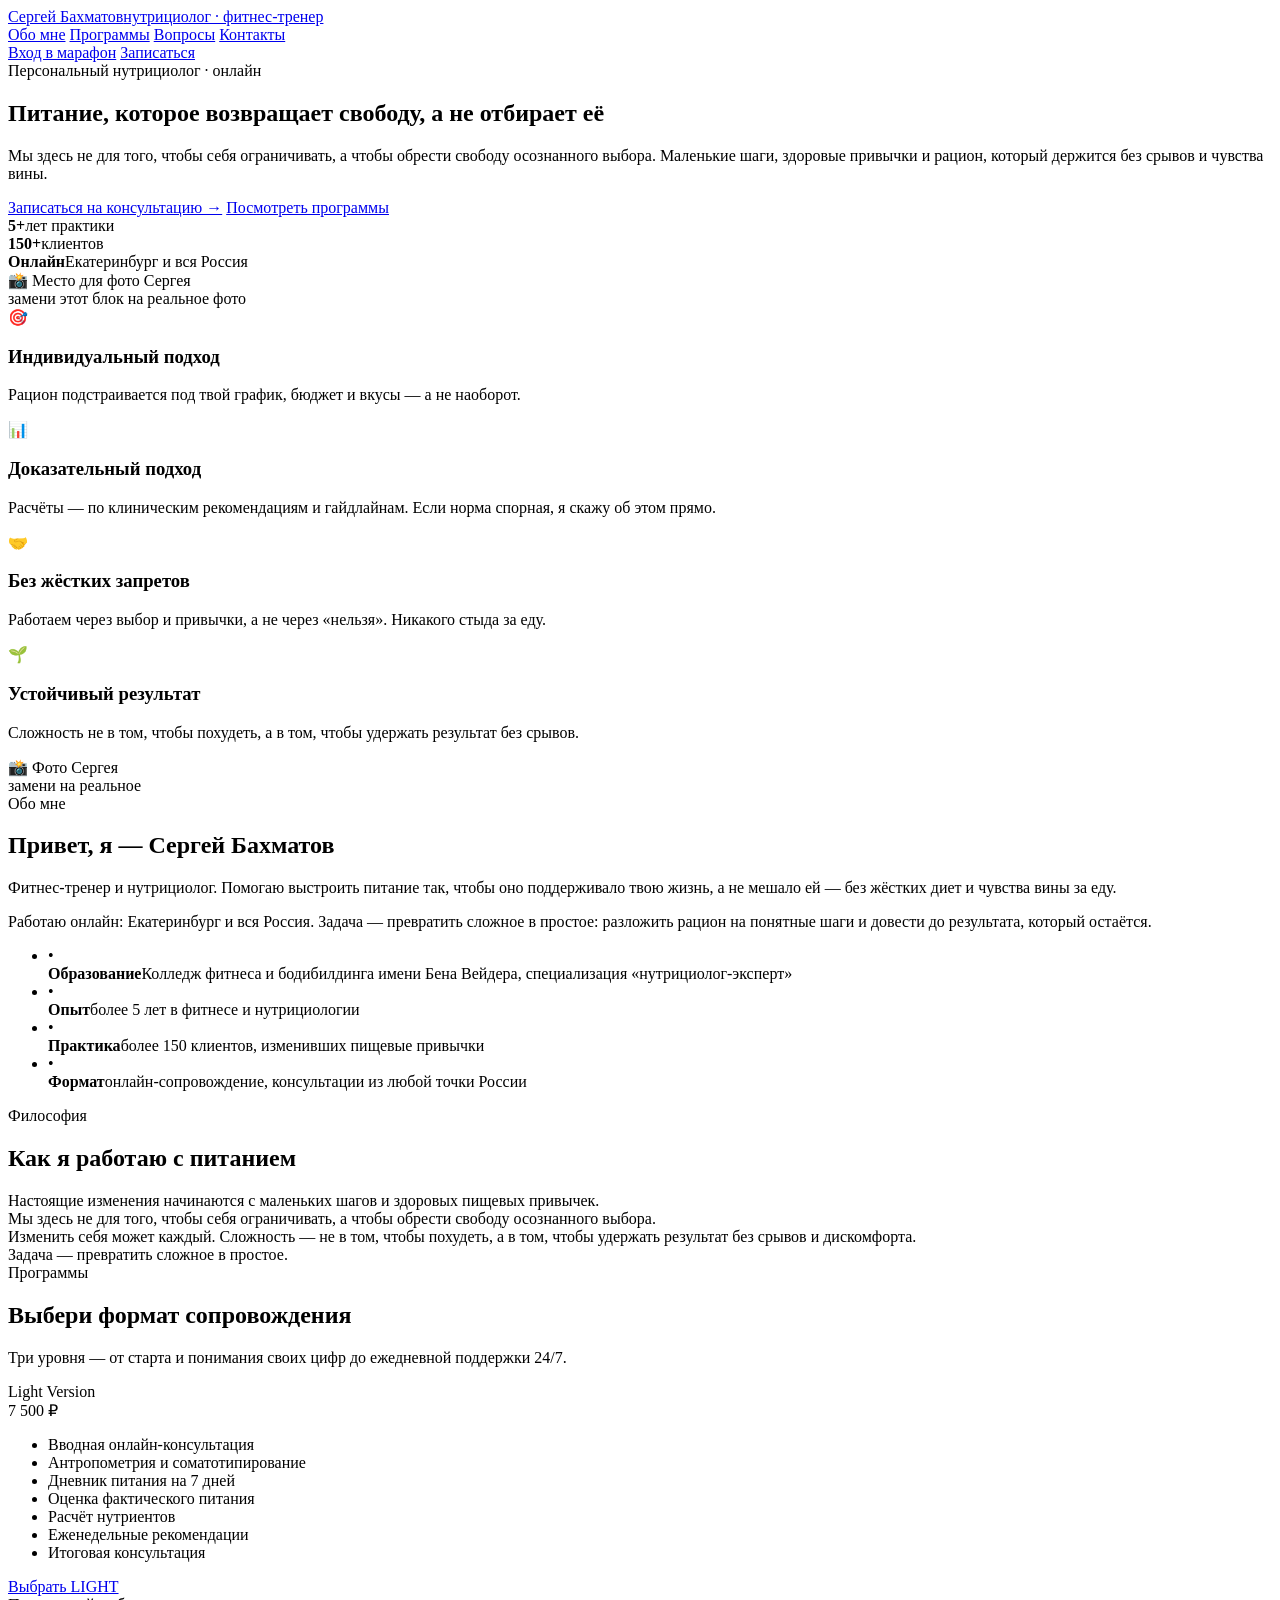
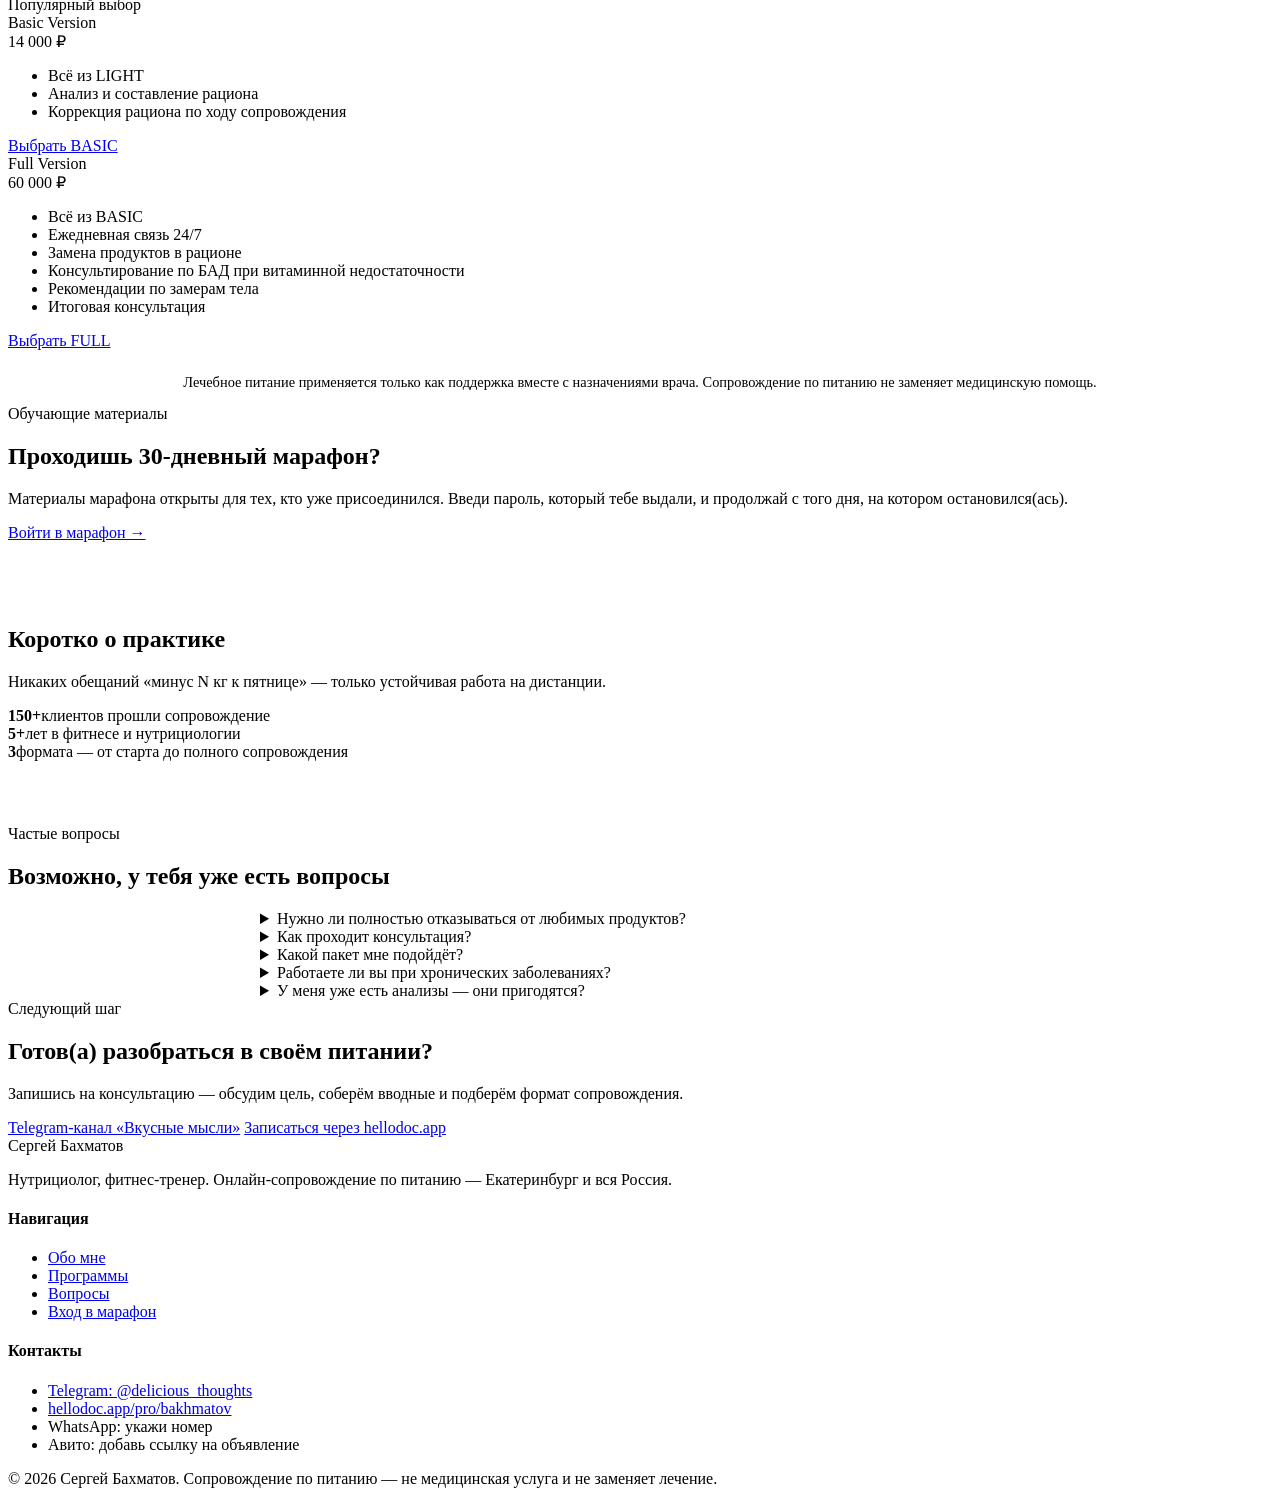
==== index.html @ 1f255160 "Add files via upload" ====
<!doctype html>
<html lang="ru">
<head>
  <meta charset="UTF-8" />
  <meta name="viewport" content="width=device-width, initial-scale=1.0" />
  <title>Сергей Бахматов — нутрициолог, сопровождение по питанию</title>
  <meta name="description" content="Сергей Бахматов — фитнес-тренер и нутрициолог. Онлайн-сопровождение по питанию: маленькие шаги вместо жёстких диет, результат, который держится." />
  <link rel="icon" href="data:image/svg+xml,%3Csvg xmlns=%27http://www.w3.org/2000/svg%27 viewBox=%270 0 100 100%27%3E%3Ctext y=%27.9em%27 font-size=%2790%27%3E%F0%9F%A5%91%3C/text%3E%3C/svg%3E" />
  <link rel="stylesheet" href="assets/css/style.css" />
</head>
<body>

  <!-- ==================== Шапка ==================== -->
  <header class="site-header">
    <div class="container">
      <a href="index.html" class="logo">Сергей Бахматов<span>нутрициолог · фитнес-тренер</span></a>
      <nav class="nav-links">
        <a href="#about">Обо мне</a>
        <a href="#programs">Программы</a>
        <a href="#faq">Вопросы</a>
        <a href="#contacts">Контакты</a>
      </nav>
      <div class="nav-actions">
        <a href="login.html" class="btn btn-outline">Вход в марафон</a>
        <a href="#contacts" class="btn btn-primary">Записаться</a>
      </div>
    </div>
  </header>

  <!-- ==================== Hero ==================== -->
  <section class="hero">
    <div class="container">
      <div class="hero-copy">
        <span class="eyebrow">Персональный нутрициолог · онлайн</span>
        <h1>Питание, которое <span class="accent">возвращает свободу</span>, а не отбирает её</h1>
        <p class="hero-lede">
          Мы здесь не для того, чтобы себя ограничивать, а чтобы обрести свободу осознанного выбора.
          Маленькие шаги, здоровые привычки и рацион, который держится без срывов и чувства вины.
        </p>
        <div class="hero-actions">
          <a href="#contacts" class="btn btn-primary">Записаться на консультацию →</a>
          <a href="#programs" class="btn btn-outline">Посмотреть программы</a>
        </div>
        <div class="hero-stats">
          <div><strong>5+</strong><span>лет практики</span></div>
          <div><strong>150+</strong><span>клиентов</span></div>
          <div><strong>Онлайн</strong><span>Екатеринбург и вся Россия</span></div>
        </div>
      </div>
      <div class="hero-visual">
        <div class="placeholder-note">📸 Место для фото Сергея<br>замени этот блок на реальное фото</div>
      </div>
    </div>
  </section>

  <!-- ==================== Преимущества ==================== -->
  <section class="features">
    <div class="container">
      <div class="features-grid">
        <div class="feature-card">
          <div class="feature-icon">🎯</div>
          <h3>Индивидуальный подход</h3>
          <p>Рацион подстраивается под твой график, бюджет и вкусы — а не наоборот.</p>
        </div>
        <div class="feature-card">
          <div class="feature-icon">📊</div>
          <h3>Доказательный подход</h3>
          <p>Расчёты — по клиническим рекомендациям и гайдлайнам. Если норма спорная, я скажу об этом прямо.</p>
        </div>
        <div class="feature-card">
          <div class="feature-icon">🤝</div>
          <h3>Без жёстких запретов</h3>
          <p>Работаем через выбор и привычки, а не через «нельзя». Никакого стыда за еду.</p>
        </div>
        <div class="feature-card">
          <div class="feature-icon">🌱</div>
          <h3>Устойчивый результат</h3>
          <p>Сложность не в том, чтобы похудеть, а в том, чтобы удержать результат без срывов.</p>
        </div>
      </div>
    </div>
  </section>

  <!-- ==================== Обо мне ==================== -->
  <section id="about" class="about">
    <div class="container">
      <div class="about-photo">
        <div class="placeholder-note">📸 Фото Сергея<br>замени на реальное</div>
      </div>
      <div class="about-text">
        <span class="eyebrow">Обо мне</span>
        <h2>Привет, я — Сергей Бахматов</h2>
        <p>
          Фитнес-тренер и нутрициолог. Помогаю выстроить питание так, чтобы оно поддерживало
          твою жизнь, а не мешало ей — без жёстких диет и чувства вины за еду.
        </p>
        <p>
          Работаю онлайн: Екатеринбург и вся Россия. Задача — превратить сложное в простое:
          разложить рацион на понятные шаги и довести до результата, который остаётся.
        </p>
        <ul class="about-facts">
          <li><span class="dot">•</span><div><strong>Образование</strong>Колледж фитнеса и бодибилдинга имени Бена Вейдера, специализация «нутрициолог-эксперт»</div></li>
          <li><span class="dot">•</span><div><strong>Опыт</strong>более 5 лет в фитнесе и нутрициологии</div></li>
          <li><span class="dot">•</span><div><strong>Практика</strong>более 150 клиентов, изменивших пищевые привычки</div></li>
          <li><span class="dot">•</span><div><strong>Формат</strong>онлайн-сопровождение, консультации из любой точки России</div></li>
        </ul>
      </div>
    </div>
  </section>

  <!-- ==================== Философия ==================== -->
  <section class="philosophy">
    <div class="container">
      <div class="section-head center">
        <span class="eyebrow">Философия</span>
        <h2>Как я работаю с питанием</h2>
      </div>
      <div class="philosophy-grid">
        <div class="philosophy-card">Настоящие изменения начинаются с маленьких шагов и здоровых пищевых привычек.</div>
        <div class="philosophy-card">Мы здесь не для того, чтобы себя ограничивать, а чтобы обрести свободу осознанного выбора.</div>
        <div class="philosophy-card">Изменить себя может каждый. Сложность — не в том, чтобы похудеть, а в том, чтобы удержать результат без срывов и дискомфорта.</div>
        <div class="philosophy-card">Задача — превратить сложное в простое.</div>
      </div>
    </div>
  </section>

  <!-- ==================== Программы ==================== -->
  <section id="programs">
    <div class="container">
      <div class="section-head center">
        <span class="eyebrow">Программы</span>
        <h2>Выбери формат сопровождения</h2>
        <p>Три уровня — от старта и понимания своих цифр до ежедневной поддержки 24/7.</p>
      </div>
      <div class="packages-grid">

        <div class="package-card">
          <div class="package-name">Light Version</div>
          <div class="package-price">7 500 ₽</div>
          <ul class="package-list">
            <li>Вводная онлайн-консультация</li>
            <li>Антропометрия и соматотипирование</li>
            <li>Дневник питания на 7 дней</li>
            <li>Оценка фактического питания</li>
            <li>Расчёт нутриентов</li>
            <li>Еженедельные рекомендации</li>
            <li>Итоговая консультация</li>
          </ul>
          <a href="#contacts" class="btn btn-outline btn-block">Выбрать LIGHT</a>
        </div>

        <div class="package-card featured">
          <span class="package-badge">Популярный выбор</span>
          <div class="package-name">Basic Version</div>
          <div class="package-price">14 000 ₽</div>
          <ul class="package-list">
            <li>Всё из LIGHT</li>
            <li>Анализ и составление рациона</li>
            <li>Коррекция рациона по ходу сопровождения</li>
          </ul>
          <a href="#contacts" class="btn btn-primary btn-block">Выбрать BASIC</a>
        </div>

        <div class="package-card">
          <div class="package-name">Full Version</div>
          <div class="package-price">60 000 ₽</div>
          <ul class="package-list">
            <li>Всё из BASIC</li>
            <li>Ежедневная связь 24/7</li>
            <li>Замена продуктов в рационе</li>
            <li>Консультирование по БАД при витаминной недостаточности</li>
            <li>Рекомендации по замерам тела</li>
            <li>Итоговая консультация</li>
          </ul>
          <a href="#contacts" class="btn btn-outline btn-block">Выбрать FULL</a>
        </div>

      </div>
      <p style="text-align:center; color: var(--color-text-soft); font-size: 0.9rem; margin-top: 24px;">
        Лечебное питание применяется только как поддержка вместе с назначениями врача.
        Сопровождение по питанию не заменяет медицинскую помощь.
      </p>
    </div>
  </section>

  <!-- ==================== Марафон teaser ==================== -->
  <section>
    <div class="container">
      <div class="cta-banner" style="background: var(--color-bg-soft); border: 1px solid var(--color-border);">
        <span class="eyebrow">Обучающие материалы</span>
        <h2>Проходишь 30-дневный марафон?</h2>
        <p>Материалы марафона открыты для тех, кто уже присоединился. Введи пароль, который тебе выдали, и продолжай с того дня, на котором остановился(ась).</p>
        <a href="login.html" class="btn btn-primary">Войти в марафон →</a>
      </div>
    </div>
  </section>

  <!-- ==================== Цифры (тёмная секция) ==================== -->
  <section class="dark-section">
    <div class="container" style="padding-top: 64px; padding-bottom: 64px;">
      <div class="section-head center">
        <h2>Коротко о практике</h2>
        <p>Никаких обещаний «минус N кг к пятнице» — только устойчивая работа на дистанции.</p>
      </div>
      <div class="stats-grid">
        <div><strong>150+</strong><span>клиентов прошли сопровождение</span></div>
        <div><strong>5+</strong><span>лет в фитнесе и нутрициологии</span></div>
        <div><strong>3</strong><span>формата — от старта до полного сопровождения</span></div>
      </div>
    </div>
  </section>

  <!-- ==================== FAQ ==================== -->
  <section id="faq">
    <div class="container">
      <div class="section-head center">
        <span class="eyebrow">Частые вопросы</span>
        <h2>Возможно, у тебя уже есть вопросы</h2>
      </div>
      <div style="max-width: 760px; margin: 0 auto;">

        <details class="faq-item">
          <summary>Нужно ли полностью отказываться от любимых продуктов?</summary>
          <p>Нет. Работа строится через выбор и привычки, а не через запреты. Если продукт важен для тебя, мы находим для него место в рационе.</p>
        </details>

        <details class="faq-item">
          <summary>Как проходит консультация?</summary>
          <p>Онлайн. Начинаем с вводной консультации, антропометрии и дневника питания за 7 дней — на его основе считаем нутриенты и даём первые рекомендации.</p>
        </details>

        <details class="faq-item">
          <summary>Какой пакет мне подойдёт?</summary>
          <p>LIGHT — если нужен старт и понимание своих цифр. BASIC — если нужен готовый рацион с коррекцией. FULL — если важна ежедневная поддержка и сложно удержаться без неё.</p>
        </details>

        <details class="faq-item">
          <summary>Работаете ли вы при хронических заболеваниях?</summary>
          <p>Лечебное питание подключается как поддержка — только вместе с назначениями врача (например, при подагре, остеоартрозе, заболеваниях ССС, печени и ЖКТ). Это не заменяет лечение и не отменяет назначения врача.</p>
        </details>

        <details class="faq-item">
          <summary>У меня уже есть анализы — они пригодятся?</summary>
          <p>Да. Если нужно, помогу собрать подборку анализов (авторские чек-апы: витамин D, ферритин, липидограмма и другие) — без постановки диагнозов, только чтобы было о чём говорить с врачом.</p>
        </details>

      </div>
    </div>
  </section>

  <!-- ==================== CTA ==================== -->
  <section id="contacts">
    <div class="container">
      <div class="cta-banner">
        <span class="eyebrow">Следующий шаг</span>
        <h2>Готов(а) разобраться в своём питании?</h2>
        <p>Запишись на консультацию — обсудим цель, соберём вводные и подберём формат сопровождения.</p>
        <div class="cta-links">
          <a class="btn btn-primary" href="https://t.me/delicious_thoughts" target="_blank" rel="noopener">Telegram-канал «Вкусные мысли»</a>
          <a class="btn btn-outline" href="https://hellodoc.app/pro/bakhmatov" target="_blank" rel="noopener">Записаться через hellodoc.app</a>
        </div>
      </div>
    </div>
  </section>

  <!-- ==================== Футер ==================== -->
  <footer class="site-footer">
    <div class="container">
      <div class="footer-grid">
        <div>
          <div class="logo" style="color: var(--color-text-on-dark);">Сергей Бахматов</div>
          <p>Нутрициолог, фитнес-тренер. Онлайн-сопровождение по питанию — Екатеринбург и вся Россия.</p>
        </div>
        <div>
          <h4>Навигация</h4>
          <ul>
            <li><a href="#about">Обо мне</a></li>
            <li><a href="#programs">Программы</a></li>
            <li><a href="#faq">Вопросы</a></li>
            <li><a href="login.html">Вход в марафон</a></li>
          </ul>
        </div>
        <div>
          <h4>Контакты</h4>
          <ul>
            <li><a href="https://t.me/delicious_thoughts" target="_blank" rel="noopener">Telegram: @delicious_thoughts</a></li>
            <li><a href="https://hellodoc.app/pro/bakhmatov" target="_blank" rel="noopener">hellodoc.app/pro/bakhmatov</a></li>
            <li>WhatsApp: <span class="note-placeholder">укажи номер</span></li>
            <li>Авито: <span class="note-placeholder">добавь ссылку на объявление</span></li>
          </ul>
        </div>
      </div>
      <div class="footer-bottom">
        <span>© 2026 Сергей Бахматов. Сопровождение по питанию — не медицинская услуга и не заменяет лечение.</span>
      </div>
    </div>
  </footer>

</body>
</html>
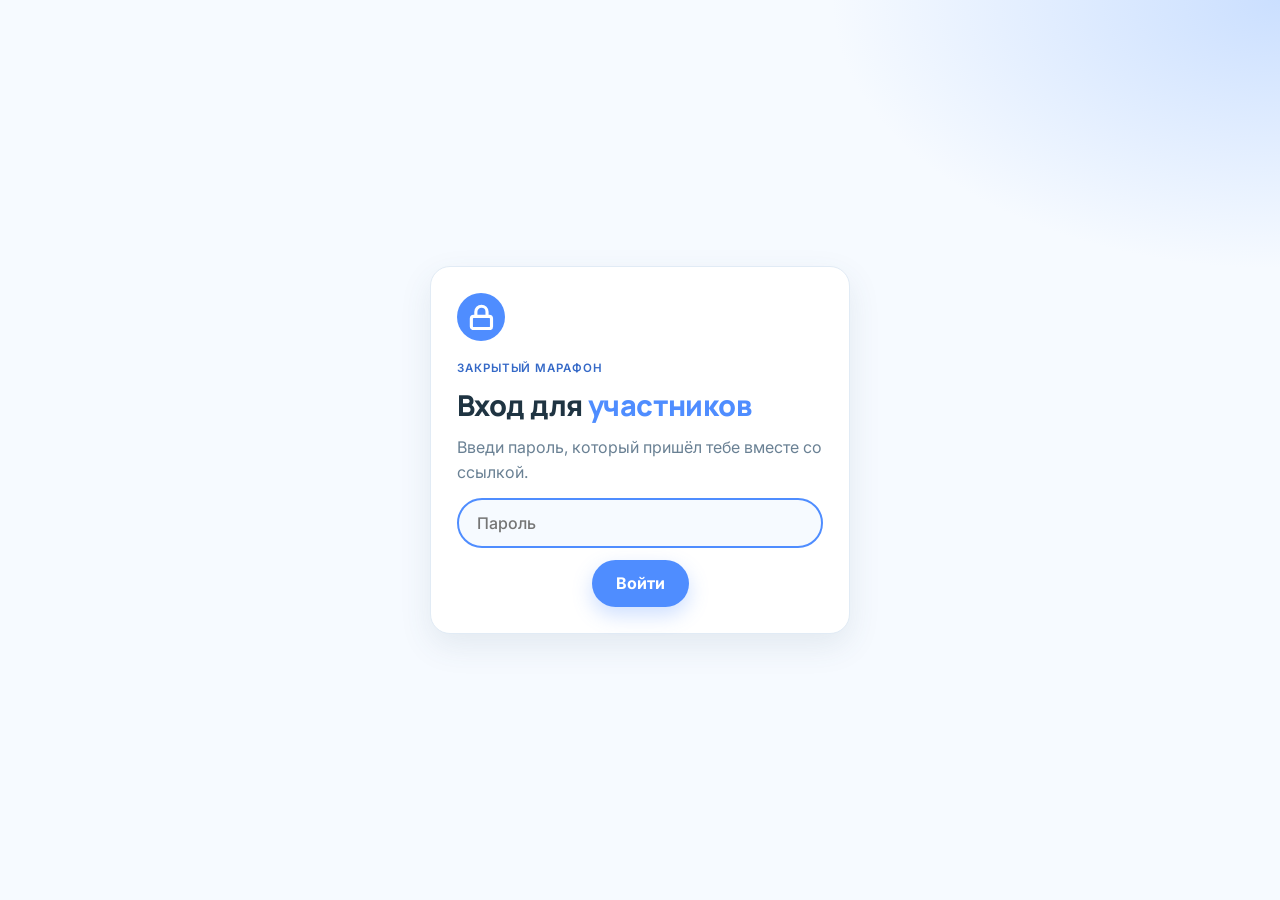
==== commit 43b7b5ea: "Заменить сайт на марафон «30 дней к энергии и балансу» Главная с прогрессом, страницы 30 дней с виде" ====
--- a/index.html
+++ b/index.html
@@ -1,300 +1,32 @@
 <!doctype html>
 <html lang="ru">
 <head>
-  <meta charset="UTF-8" />
-  <meta name="viewport" content="width=device-width, initial-scale=1.0" />
-  <title>Сергей Бахматов — нутрициолог, сопровождение по питанию</title>
-  <meta name="description" content="Сергей Бахматов — фитнес-тренер и нутрициолог. Онлайн-сопровождение по питанию: маленькие шаги вместо жёстких диет, результат, который держится." />
-  <link rel="icon" href="data:image/svg+xml,%3Csvg xmlns=%27http://www.w3.org/2000/svg%27 viewBox=%270 0 100 100%27%3E%3Ctext y=%27.9em%27 font-size=%2790%27%3E%F0%9F%A5%91%3C/text%3E%3C/svg%3E" />
-  <link rel="stylesheet" href="assets/css/style.css" />
+  <meta charset="utf-8">
+  <meta name="viewport" content="width=device-width, initial-scale=1">
+  <meta name="robots" content="noindex">
+  <meta name="color-scheme" content="light dark">
+  <title>Марафон по питанию</title>
+  <link rel="preconnect" href="https://fonts.googleapis.com">
+  <link rel="preconnect" href="https://fonts.gstatic.com" crossorigin>
+  <link href="https://fonts.googleapis.com/css2?family=Inter:wght@400;500;600;700&family=Manrope:wght@800&display=swap" rel="stylesheet">
+  <link rel="stylesheet" href="css/style.css">
 </head>
 <body>
-
-  <!-- ==================== Шапка ==================== -->
   <header class="site-header">
-    <div class="container">
-      <a href="index.html" class="logo">Сергей Бахматов<span>нутрициолог · фитнес-тренер</span></a>
-      <nav class="nav-links">
-        <a href="#about">Обо мне</a>
-        <a href="#programs">Программы</a>
-        <a href="#faq">Вопросы</a>
-        <a href="#contacts">Контакты</a>
-      </nav>
-      <div class="nav-actions">
-        <a href="login.html" class="btn btn-outline">Вход в марафон</a>
-        <a href="#contacts" class="btn btn-primary">Записаться</a>
-      </div>
-    </div>
+    <a class="brand" href="index.html" data-home-link>
+      <span class="badge badge-green">
+        <svg class="icon" viewBox="0 0 24 24" fill="none" stroke="currentColor" stroke-width="2.4" stroke-linecap="round" stroke-linejoin="round" aria-hidden="true"><path d="M11 20A7 7 0 0 1 9.8 6.1C15.5 5 17 4.48 19 2c1 2 2 4.18 2 8 0 5.5-4.78 10-10 10Z"/><path d="M2 21c0-3 1.85-5.36 5.08-6C9.5 14.52 12 13 13 12"/></svg>
+      </span>
+      <span data-site-title>Марафон по питанию</span>
+    </a>
+    <a class="header-link" href="bonus.html" data-bonus-link>Доп. материалы</a>
   </header>
 
-  <!-- ==================== Hero ==================== -->
-  <section class="hero">
-    <div class="container">
-      <div class="hero-copy">
-        <span class="eyebrow">Персональный нутрициолог · онлайн</span>
-        <h1>Питание, которое <span class="accent">возвращает свободу</span>, а не отбирает её</h1>
-        <p class="hero-lede">
-          Мы здесь не для того, чтобы себя ограничивать, а чтобы обрести свободу осознанного выбора.
-          Маленькие шаги, здоровые привычки и рацион, который держится без срывов и чувства вины.
-        </p>
-        <div class="hero-actions">
-          <a href="#contacts" class="btn btn-primary">Записаться на консультацию →</a>
-          <a href="#programs" class="btn btn-outline">Посмотреть программы</a>
-        </div>
-        <div class="hero-stats">
-          <div><strong>5+</strong><span>лет практики</span></div>
-          <div><strong>150+</strong><span>клиентов</span></div>
-          <div><strong>Онлайн</strong><span>Екатеринбург и вся Россия</span></div>
-        </div>
-      </div>
-      <div class="hero-visual">
-        <div class="placeholder-note">📸 Место для фото Сергея<br>замени этот блок на реальное фото</div>
-      </div>
-    </div>
-  </section>
+  <main id="app" aria-live="polite"></main>
 
-  <!-- ==================== Преимущества ==================== -->
-  <section class="features">
-    <div class="container">
-      <div class="features-grid">
-        <div class="feature-card">
-          <div class="feature-icon">🎯</div>
-          <h3>Индивидуальный подход</h3>
-          <p>Рацион подстраивается под твой график, бюджет и вкусы — а не наоборот.</p>
-        </div>
-        <div class="feature-card">
-          <div class="feature-icon">📊</div>
-          <h3>Доказательный подход</h3>
-          <p>Расчёты — по клиническим рекомендациям и гайдлайнам. Если норма спорная, я скажу об этом прямо.</p>
-        </div>
-        <div class="feature-card">
-          <div class="feature-icon">🤝</div>
-          <h3>Без жёстких запретов</h3>
-          <p>Работаем через выбор и привычки, а не через «нельзя». Никакого стыда за еду.</p>
-        </div>
-        <div class="feature-card">
-          <div class="feature-icon">🌱</div>
-          <h3>Устойчивый результат</h3>
-          <p>Сложность не в том, чтобы похудеть, а в том, чтобы удержать результат без срывов.</p>
-        </div>
-      </div>
-    </div>
-  </section>
-
-  <!-- ==================== Обо мне ==================== -->
-  <section id="about" class="about">
-    <div class="container">
-      <div class="about-photo">
-        <div class="placeholder-note">📸 Фото Сергея<br>замени на реальное</div>
-      </div>
-      <div class="about-text">
-        <span class="eyebrow">Обо мне</span>
-        <h2>Привет, я — Сергей Бахматов</h2>
-        <p>
-          Фитнес-тренер и нутрициолог. Помогаю выстроить питание так, чтобы оно поддерживало
-          твою жизнь, а не мешало ей — без жёстких диет и чувства вины за еду.
-        </p>
-        <p>
-          Работаю онлайн: Екатеринбург и вся Россия. Задача — превратить сложное в простое:
-          разложить рацион на понятные шаги и довести до результата, который остаётся.
-        </p>
-        <ul class="about-facts">
-          <li><span class="dot">•</span><div><strong>Образование</strong>Колледж фитнеса и бодибилдинга имени Бена Вейдера, специализация «нутрициолог-эксперт»</div></li>
-          <li><span class="dot">•</span><div><strong>Опыт</strong>более 5 лет в фитнесе и нутрициологии</div></li>
-          <li><span class="dot">•</span><div><strong>Практика</strong>более 150 клиентов, изменивших пищевые привычки</div></li>
-          <li><span class="dot">•</span><div><strong>Формат</strong>онлайн-сопровождение, консультации из любой точки России</div></li>
-        </ul>
-      </div>
-    </div>
-  </section>
-
-  <!-- ==================== Философия ==================== -->
-  <section class="philosophy">
-    <div class="container">
-      <div class="section-head center">
-        <span class="eyebrow">Философия</span>
-        <h2>Как я работаю с питанием</h2>
-      </div>
-      <div class="philosophy-grid">
-        <div class="philosophy-card">Настоящие изменения начинаются с маленьких шагов и здоровых пищевых привычек.</div>
-        <div class="philosophy-card">Мы здесь не для того, чтобы себя ограничивать, а чтобы обрести свободу осознанного выбора.</div>
-        <div class="philosophy-card">Изменить себя может каждый. Сложность — не в том, чтобы похудеть, а в том, чтобы удержать результат без срывов и дискомфорта.</div>
-        <div class="philosophy-card">Задача — превратить сложное в простое.</div>
-      </div>
-    </div>
-  </section>
-
-  <!-- ==================== Программы ==================== -->
-  <section id="programs">
-    <div class="container">
-      <div class="section-head center">
-        <span class="eyebrow">Программы</span>
-        <h2>Выбери формат сопровождения</h2>
-        <p>Три уровня — от старта и понимания своих цифр до ежедневной поддержки 24/7.</p>
-      </div>
-      <div class="packages-grid">
-
-        <div class="package-card">
-          <div class="package-name">Light Version</div>
-          <div class="package-price">7 500 ₽</div>
-          <ul class="package-list">
-            <li>Вводная онлайн-консультация</li>
-            <li>Антропометрия и соматотипирование</li>
-            <li>Дневник питания на 7 дней</li>
-            <li>Оценка фактического питания</li>
-            <li>Расчёт нутриентов</li>
-            <li>Еженедельные рекомендации</li>
-            <li>Итоговая консультация</li>
-          </ul>
-          <a href="#contacts" class="btn btn-outline btn-block">Выбрать LIGHT</a>
-        </div>
-
-        <div class="package-card featured">
-          <span class="package-badge">Популярный выбор</span>
-          <div class="package-name">Basic Version</div>
-          <div class="package-price">14 000 ₽</div>
-          <ul class="package-list">
-            <li>Всё из LIGHT</li>
-            <li>Анализ и составление рациона</li>
-            <li>Коррекция рациона по ходу сопровождения</li>
-          </ul>
-          <a href="#contacts" class="btn btn-primary btn-block">Выбрать BASIC</a>
-        </div>
-
-        <div class="package-card">
-          <div class="package-name">Full Version</div>
-          <div class="package-price">60 000 ₽</div>
-          <ul class="package-list">
-            <li>Всё из BASIC</li>
-            <li>Ежедневная связь 24/7</li>
-            <li>Замена продуктов в рационе</li>
-            <li>Консультирование по БАД при витаминной недостаточности</li>
-            <li>Рекомендации по замерам тела</li>
-            <li>Итоговая консультация</li>
-          </ul>
-          <a href="#contacts" class="btn btn-outline btn-block">Выбрать FULL</a>
-        </div>
-
-      </div>
-      <p style="text-align:center; color: var(--color-text-soft); font-size: 0.9rem; margin-top: 24px;">
-        Лечебное питание применяется только как поддержка вместе с назначениями врача.
-        Сопровождение по питанию не заменяет медицинскую помощь.
-      </p>
-    </div>
-  </section>
-
-  <!-- ==================== Марафон teaser ==================== -->
-  <section>
-    <div class="container">
-      <div class="cta-banner" style="background: var(--color-bg-soft); border: 1px solid var(--color-border);">
-        <span class="eyebrow">Обучающие материалы</span>
-        <h2>Проходишь 30-дневный марафон?</h2>
-        <p>Материалы марафона открыты для тех, кто уже присоединился. Введи пароль, который тебе выдали, и продолжай с того дня, на котором остановился(ась).</p>
-        <a href="login.html" class="btn btn-primary">Войти в марафон →</a>
-      </div>
-    </div>
-  </section>
-
-  <!-- ==================== Цифры (тёмная секция) ==================== -->
-  <section class="dark-section">
-    <div class="container" style="padding-top: 64px; padding-bottom: 64px;">
-      <div class="section-head center">
-        <h2>Коротко о практике</h2>
-        <p>Никаких обещаний «минус N кг к пятнице» — только устойчивая работа на дистанции.</p>
-      </div>
-      <div class="stats-grid">
-        <div><strong>150+</strong><span>клиентов прошли сопровождение</span></div>
-        <div><strong>5+</strong><span>лет в фитнесе и нутрициологии</span></div>
-        <div><strong>3</strong><span>формата — от старта до полного сопровождения</span></div>
-      </div>
-    </div>
-  </section>
-
-  <!-- ==================== FAQ ==================== -->
-  <section id="faq">
-    <div class="container">
-      <div class="section-head center">
-        <span class="eyebrow">Частые вопросы</span>
-        <h2>Возможно, у тебя уже есть вопросы</h2>
-      </div>
-      <div style="max-width: 760px; margin: 0 auto;">
-
-        <details class="faq-item">
-          <summary>Нужно ли полностью отказываться от любимых продуктов?</summary>
-          <p>Нет. Работа строится через выбор и привычки, а не через запреты. Если продукт важен для тебя, мы находим для него место в рационе.</p>
-        </details>
-
-        <details class="faq-item">
-          <summary>Как проходит консультация?</summary>
-          <p>Онлайн. Начинаем с вводной консультации, антропометрии и дневника питания за 7 дней — на его основе считаем нутриенты и даём первые рекомендации.</p>
-        </details>
-
-        <details class="faq-item">
-          <summary>Какой пакет мне подойдёт?</summary>
-          <p>LIGHT — если нужен старт и понимание своих цифр. BASIC — если нужен готовый рацион с коррекцией. FULL — если важна ежедневная поддержка и сложно удержаться без неё.</p>
-        </details>
-
-        <details class="faq-item">
-          <summary>Работаете ли вы при хронических заболеваниях?</summary>
-          <p>Лечебное питание подключается как поддержка — только вместе с назначениями врача (например, при подагре, остеоартрозе, заболеваниях ССС, печени и ЖКТ). Это не заменяет лечение и не отменяет назначения врача.</p>
-        </details>
-
-        <details class="faq-item">
-          <summary>У меня уже есть анализы — они пригодятся?</summary>
-          <p>Да. Если нужно, помогу собрать подборку анализов (авторские чек-апы: витамин D, ферритин, липидограмма и другие) — без постановки диагнозов, только чтобы было о чём говорить с врачом.</p>
-        </details>
-
-      </div>
-    </div>
-  </section>
-
-  <!-- ==================== CTA ==================== -->
-  <section id="contacts">
-    <div class="container">
-      <div class="cta-banner">
-        <span class="eyebrow">Следующий шаг</span>
-        <h2>Готов(а) разобраться в своём питании?</h2>
-        <p>Запишись на консультацию — обсудим цель, соберём вводные и подберём формат сопровождения.</p>
-        <div class="cta-links">
-          <a class="btn btn-primary" href="https://t.me/delicious_thoughts" target="_blank" rel="noopener">Telegram-канал «Вкусные мысли»</a>
-          <a class="btn btn-outline" href="https://hellodoc.app/pro/bakhmatov" target="_blank" rel="noopener">Записаться через hellodoc.app</a>
-        </div>
-      </div>
-    </div>
-  </section>
-
-  <!-- ==================== Футер ==================== -->
-  <footer class="site-footer">
-    <div class="container">
-      <div class="footer-grid">
-        <div>
-          <div class="logo" style="color: var(--color-text-on-dark);">Сергей Бахматов</div>
-          <p>Нутрициолог, фитнес-тренер. Онлайн-сопровождение по питанию — Екатеринбург и вся Россия.</p>
-        </div>
-        <div>
-          <h4>Навигация</h4>
-          <ul>
-            <li><a href="#about">Обо мне</a></li>
-            <li><a href="#programs">Программы</a></li>
-            <li><a href="#faq">Вопросы</a></li>
-            <li><a href="login.html">Вход в марафон</a></li>
-          </ul>
-        </div>
-        <div>
-          <h4>Контакты</h4>
-          <ul>
-            <li><a href="https://t.me/delicious_thoughts" target="_blank" rel="noopener">Telegram: @delicious_thoughts</a></li>
-            <li><a href="https://hellodoc.app/pro/bakhmatov" target="_blank" rel="noopener">hellodoc.app/pro/bakhmatov</a></li>
-            <li>WhatsApp: <span class="note-placeholder">укажи номер</span></li>
-            <li>Авито: <span class="note-placeholder">добавь ссылку на объявление</span></li>
-          </ul>
-        </div>
-      </div>
-      <div class="footer-bottom">
-        <span>© 2026 Сергей Бахматов. Сопровождение по питанию — не медицинская услуга и не заменяет лечение.</span>
-      </div>
-    </div>
-  </footer>
-
+  <noscript><p style="padding:16px">Для работы сайта нужен включённый JavaScript.</p></noscript>
+  <script src="js/config.js"></script>
+  <script src="js/app.js"></script>
+  <script src="js/home.js"></script>
 </body>
 </html>
--- a/css/style.css
+++ b/css/style.css
@@ -0,0 +1,484 @@
+:root {
+  --bg: #F6FAFF;
+  --surface: #FFFFFF;
+  --surface-blue: #DDEBFF;
+  --surface-green: #EFF7DC;
+  --primary: #4F8DFF;
+  --primary-dark: #3569C7;
+  --accent-blue: #A7C9FF;
+  --accent-green: #8BC43F;
+  --accent-green-soft: #B8DB6E;
+  --text: #3F5B6B;
+  --text-soft: #6A8194;
+  --border: #E1EBF5;
+  --radius-lg: 20px;
+  --radius-md: 14px;
+  --radius-sm: 9px;
+  --shadow: 0 12px 32px rgba(63, 91, 107, 0.10);
+  --font-heading: "Manrope", sans-serif;
+  --font-body: "Inter", -apple-system, "Segoe UI", sans-serif;
+
+  /* производные */
+  --heading: #1F3442;
+  --green-text: #5C7A2E;
+  --glow-blue: rgba(167, 201, 255, 0.55);
+  --glow-green: rgba(184, 219, 110, 0.35);
+}
+
+@media (prefers-color-scheme: dark) {
+  :root {
+    --bg: #101B24;
+    --surface: #1B2A36;
+    --border: #2B3D4A;
+    --text: #E4EEF6;
+    --text-soft: #94ABBB;
+    --surface-blue: #1E3350;
+    --surface-green: #26361F;
+    --primary-dark: #A7C9FF;
+    --heading: #F3F8FC;
+    --green-text: #B8DB6E;
+    --shadow: 0 12px 32px rgba(0, 0, 0, 0.30);
+    --glow-blue: rgba(79, 141, 255, 0.18);
+    --glow-green: rgba(139, 196, 63, 0.10);
+  }
+}
+
+*, *::before, *::after { box-sizing: border-box; }
+
+html { -webkit-text-size-adjust: 100%; }
+
+body {
+  margin: 0;
+  min-height: 100vh;
+  font-family: var(--font-body);
+  font-size: 1rem;
+  line-height: 1.6;
+  color: var(--text);
+  background:
+    radial-gradient(60rem 28rem at 110% -8rem, var(--glow-blue), transparent 70%),
+    radial-gradient(40rem 22rem at -20% 14rem, var(--glow-green), transparent 70%),
+    var(--bg);
+  background-repeat: no-repeat;
+  overflow-wrap: break-word;
+}
+
+h1, h2, h3 {
+  font-family: var(--font-heading);
+  font-weight: 800;
+  color: var(--heading);
+  line-height: 1.15;
+  letter-spacing: -0.02em;
+  margin: 0;
+  text-wrap: balance;
+}
+h1 { font-size: clamp(1.9rem, 7.5vw, 3rem); }
+h2 { font-size: clamp(1.3rem, 5vw, 1.7rem); }
+p { margin: 0; }
+a { color: var(--primary-dark); }
+img { max-width: 100%; display: block; }
+
+.hl { color: var(--primary); }
+mark {
+  background: var(--surface-green);
+  color: inherit;
+  border-radius: 6px;
+  padding: 0 0.22em;
+  box-decoration-break: clone;
+  -webkit-box-decoration-break: clone;
+}
+.soft { color: var(--text-soft); }
+.sr-only { position: absolute; width: 1px; height: 1px; overflow: hidden; clip: rect(0 0 0 0); white-space: nowrap; }
+
+.icon { width: 1.15em; height: 1.15em; flex: none; }
+
+:focus-visible { outline: 3px solid var(--accent-blue); outline-offset: 2px; }
+
+/* ---------- Каркас ---------- */
+.site-header {
+  max-width: 1040px;
+  margin: 0 auto;
+  padding: 16px 16px 0;
+  display: flex;
+  align-items: center;
+  justify-content: space-between;
+  gap: 12px;
+}
+.header-link {
+  flex: none;
+  font-weight: 600;
+  font-size: 0.85rem;
+  text-decoration: none;
+  padding: 7px 13px;
+  border-radius: 999px;
+  background: var(--surface-blue);
+  color: var(--primary-dark);
+  transition: background-color 0.2s;
+}
+.header-link:hover { background: var(--accent-blue); }
+.brand { min-width: 0; }
+html.no-scroll { overflow: hidden; }
+.brand {
+  display: inline-flex;
+  align-items: center;
+  gap: 10px;
+  font-family: var(--font-heading);
+  font-weight: 800;
+  color: var(--heading);
+  text-decoration: none;
+  font-size: 0.98rem;
+}
+main {
+  max-width: 1040px;
+  margin: 0 auto;
+  padding: 20px 16px 56px;
+  display: flex;
+  flex-direction: column;
+  gap: 20px;
+}
+main.narrow { max-width: 760px; }
+
+/* ---------- Базовые компоненты ---------- */
+.eyebrow {
+  text-transform: uppercase;
+  letter-spacing: 0.08em;
+  font-size: 0.72rem;
+  font-weight: 600;
+  color: var(--primary-dark);
+  margin-bottom: 10px;
+}
+
+.card {
+  background: var(--surface);
+  border: 1px solid var(--border);
+  border-radius: var(--radius-lg);
+  box-shadow: var(--shadow);
+  padding: 20px;
+}
+.card.center { text-align: center; display: flex; flex-direction: column; align-items: center; gap: 12px; padding: 32px 20px; }
+.card.center .eyebrow { margin: 0; }
+
+.btn {
+  display: inline-flex;
+  align-items: center;
+  justify-content: center;
+  gap: 8px;
+  padding: 12px 22px;
+  border-radius: 999px;
+  border: 2px solid transparent;
+  font: 700 1rem/1.2 var(--font-body);
+  text-decoration: none;
+  cursor: pointer;
+  transition: background-color 0.2s, border-color 0.2s, transform 0.15s, box-shadow 0.2s;
+}
+.btn:active { transform: translateY(1px); }
+.btn-primary { background: var(--primary); color: #fff; box-shadow: 0 8px 20px rgba(79, 141, 255, 0.28); }
+.btn-primary:hover { background: #3F7DF0; }
+.btn-secondary { background: transparent; border-color: var(--accent-blue); color: var(--primary-dark); }
+.btn-secondary:hover { background: var(--surface-blue); }
+.btn-block { width: 100%; }
+.link-btn {
+  background: none; border: 0; padding: 6px 4px; cursor: pointer;
+  font: 500 0.9rem var(--font-body); color: var(--text-soft); text-decoration: underline;
+}
+
+.chip {
+  display: inline-flex;
+  align-items: center;
+  gap: 6px;
+  padding: 5px 11px;
+  border-radius: 999px;
+  font-size: 0.78rem;
+  font-weight: 600;
+  line-height: 1.25;
+}
+.chip .icon { width: 0.95em; height: 0.95em; }
+.chip-blue { background: var(--surface-blue); color: var(--primary-dark); }
+.chip-green { background: var(--surface-green); color: var(--green-text); }
+.chip-muted { background: transparent; color: var(--text-soft); padding-left: 0; padding-right: 0; }
+.chip-ghost { background: transparent; color: var(--text-soft); padding-left: 0; }
+.chip-lg { font-size: 0.95rem; padding: 10px 16px; }
+
+.badge {
+  display: inline-grid;
+  place-items: center;
+  flex: none;
+  width: 38px;
+  height: 38px;
+  border-radius: 50%;
+  color: #fff;
+  font: 800 0.95rem var(--font-heading);
+}
+.badge-blue { background: var(--primary); }
+.badge-green { background: var(--accent-green); }
+.badge-muted { background: var(--border); color: var(--text-soft); }
+.badge-lg { width: 48px; height: 48px; font-size: 1.2rem; }
+.badge-lg .icon { width: 1.4em; height: 1.4em; stroke-width: 2.8; }
+
+.note {
+  display: flex;
+  align-items: center;
+  gap: 14px;
+  background: var(--surface-green);
+  border-radius: var(--radius-lg);
+  padding: 16px;
+  margin: 0;
+}
+.note p { border-left: 2px solid var(--accent-blue); padding-left: 14px; font-size: 0.95rem; }
+
+.progress { height: 10px; background: var(--border); border-radius: 999px; overflow: hidden; }
+.progress span { display: block; height: 100%; background: var(--accent-green); border-radius: 999px; transition: width 0.25s; }
+
+.input {
+  width: 100%;
+  padding: 13px 18px;
+  border-radius: 999px;
+  border: 2px solid var(--border);
+  background: var(--bg);
+  color: var(--text);
+  font: 500 1rem var(--font-body);
+  transition: border-color 0.2s;
+}
+.input:focus { border-color: var(--primary); outline: none; }
+
+/* ---------- Главная ---------- */
+.hero { padding: 12px 0 4px; display: flex; flex-direction: column; align-items: flex-start; gap: 14px; }
+.hero .eyebrow { margin: 0; }
+.lead { font-size: 1.05rem; max-width: 34em; }
+
+.progress-card { display: flex; flex-direction: column; gap: 16px; }
+.stats { display: grid; grid-template-columns: 1fr 1fr; gap: 12px; }
+.stat { display: flex; align-items: center; gap: 10px; min-width: 0; }
+.stat div { display: flex; flex-direction: column; line-height: 1.25; min-width: 0; }
+.stat b { font: 800 1.25rem var(--font-heading); color: var(--heading); }
+.stat span:not(.badge) { font-size: 0.82rem; color: var(--text-soft); }
+
+.preview-flag {
+  font-size: 0.85rem; color: var(--primary-dark);
+  background: var(--surface-blue); border-radius: var(--radius-md); padding: 10px 14px;
+}
+
+#days-h { margin: 12px 0 16px; }
+.days {
+  list-style: none; margin: 0; padding: 0;
+  display: grid;
+  grid-template-columns: repeat(2, minmax(0, 1fr));
+  gap: 12px;
+}
+.days li { display: flex; min-width: 0; }
+.day-card {
+  flex: 1;
+  min-width: 0;
+  display: flex;
+  flex-direction: column;
+  align-items: flex-start;
+  gap: 10px;
+  padding: 14px;
+  background: var(--surface);
+  border: 1px solid var(--border);
+  border-radius: var(--radius-lg);
+  box-shadow: var(--shadow);
+  color: inherit;
+  text-decoration: none;
+  transition: transform 0.2s, border-color 0.2s, box-shadow 0.2s;
+}
+a.day-card:hover { transform: translateY(-2px); border-color: var(--accent-blue); }
+.day-top { display: flex; align-items: center; gap: 8px; }
+.day-num { font-size: 0.72rem; font-weight: 600; letter-spacing: 0.08em; text-transform: uppercase; color: var(--text-soft); }
+.day-title {
+  font-size: 0.98rem;
+  line-height: 1.25;
+  letter-spacing: -0.01em;
+  text-wrap: pretty;
+  flex: 1;
+  display: -webkit-box;
+  -webkit-line-clamp: 4;
+  -webkit-box-orient: vertical;
+  overflow: hidden;
+}
+.day-card.is-current { border: 2px solid var(--primary); padding: 13px; background: var(--surface-blue); }
+.day-card.is-done { background: var(--surface-green); border-color: transparent; box-shadow: none; }
+.day-card.is-locked { box-shadow: none; background: transparent; border-style: dashed; }
+.day-card.is-locked .day-title { color: var(--text-soft); }
+
+/* ---------- Страница дня ---------- */
+.back {
+  display: inline-flex; align-items: center; gap: 6px; align-self: flex-start;
+  font-weight: 600; font-size: 0.92rem; text-decoration: none; padding: 6px 0;
+}
+.day-head .eyebrow { margin-bottom: 8px; }
+
+.lesson { display: flex; flex-direction: column; gap: 22px; padding: 22px 18px; }
+.text-block, .task { display: flex; flex-direction: column; gap: 12px; }
+.text-block h2 { margin: 8px 0 2px; }
+.lesson > .text-block:first-child h2 { margin-top: 0; }
+
+/* кнопки из бота */
+.bot-buttons { display: flex; flex-wrap: wrap; gap: 8px; margin-top: 2px; }
+.btn-sm { padding: 8px 15px; font-size: 0.88rem; }
+.chip-static { cursor: default; opacity: 0.85; }
+
+/* кружок */
+.circles { display: flex; flex-wrap: wrap; justify-content: center; gap: 20px; padding: 6px 0; }
+.circle {
+  width: min(280px, 100%);
+  aspect-ratio: 1 / 1;
+  border-radius: 50%;
+  object-fit: cover;
+  background: var(--surface-blue);
+  box-shadow: 0 0 0 4px var(--surface), 0 0 0 6px var(--accent-blue);
+}
+/* обычное видео */
+.clip {
+  display: block;
+  width: 100%;
+  max-height: 80vh;
+  border-radius: var(--radius-lg);
+  background: #0c151c;
+}
+.clip-small { max-width: 360px; margin: 0 auto; }
+
+/* голосовое */
+.voice {
+  display: flex;
+  align-items: center;
+  gap: 12px;
+  padding: 14px;
+  background: var(--surface-blue);
+  border-radius: var(--radius-lg);
+}
+.voice-body { flex: 1; min-width: 0; display: flex; flex-direction: column; gap: 6px; }
+.voice-label { font-size: 0.82rem; font-weight: 600; color: var(--primary-dark); }
+.voice audio { width: 100%; height: 40px; }
+
+/* фото и лайтбокс */
+.photo {
+  display: block; width: 100%; padding: 0; border: 1px solid var(--border);
+  border-radius: var(--radius-lg); overflow: hidden; background: var(--bg); cursor: zoom-in;
+}
+.photo img { width: 100%; height: auto; }
+.lightbox {
+  position: fixed; inset: 0; z-index: 20;
+  display: grid; place-items: center; padding: 12px;
+  background: rgba(12, 21, 28, 0.92); cursor: zoom-out;
+}
+.lightbox img { max-width: 100%; max-height: calc(100vh - 24px); max-height: calc(100dvh - 24px); border-radius: var(--radius-md); object-fit: contain; }
+.lightbox-close {
+  position: absolute; top: 12px; right: 12px;
+  width: 44px; height: 44px; display: grid; place-items: center;
+  border: 0; border-radius: 50%; background: rgba(255, 255, 255, 0.16); color: #fff; cursor: pointer;
+}
+
+.list { list-style: none; margin: 0; padding: 0; display: flex; flex-direction: column; gap: 8px; }
+.list li { display: flex; gap: 10px; align-items: flex-start; }
+.dot { flex: none; width: 8px; height: 8px; border-radius: 50%; background: var(--accent-blue); margin-top: 0.58em; margin-left: 7px; margin-right: 7px; }
+.tick {
+  flex: none; display: inline-grid; place-items: center;
+  width: 22px; height: 22px; margin-top: 0.14em;
+  border-radius: 50%; border: 2px solid var(--accent-green-soft); color: transparent;
+  transition: background-color 0.2s, border-color 0.2s, color 0.2s;
+}
+.tick .icon { width: 13px; height: 13px; stroke-width: 3.4; }
+.tick-on { background: var(--accent-green); border-color: var(--accent-green); color: #fff; }
+.tick-no { background: var(--surface-blue); border-color: var(--surface-blue); color: var(--primary-dark); }
+
+.step { display: flex; gap: 10px; align-items: flex-start; font-weight: 600; color: var(--heading); margin-top: 4px; text-align: left; }
+.step-n {
+  flex: none; display: inline-grid; place-items: center;
+  min-width: 24px; height: 24px; padding: 0 6px; margin-top: 0.05em;
+  border-radius: 999px; background: var(--surface-blue); color: var(--primary-dark);
+  font: 800 0.8rem var(--font-heading);
+}
+.step-check {
+  width: 100%; background: none; border: 0; padding: 4px 0; cursor: pointer;
+  font: 600 1rem/1.6 var(--font-body);
+}
+.step-check[aria-pressed="true"] .tick { background: var(--accent-green); border-color: var(--accent-green); color: #fff; }
+.step-check[aria-pressed="true"] > span:last-child { color: var(--text-soft); }
+
+.task { background: var(--surface-green); border-radius: var(--radius-lg); padding: 18px 16px; }
+.task-head { display: flex; align-items: center; gap: 12px; }
+.task .dot { background: var(--accent-green); }
+
+.gallery { display: grid; grid-template-columns: repeat(2, minmax(0, 1fr)); gap: 10px; margin-top: 4px; }
+.gallery-one { grid-template-columns: minmax(0, 1fr); }
+.gallery-one { max-width: 560px; width: 100%; margin-left: auto; margin-right: auto; }
+
+.video { position: relative; aspect-ratio: 16 / 9; border-radius: var(--radius-lg); overflow: hidden; background: #0c151c; box-shadow: var(--shadow); }
+.video iframe, .video video { position: absolute; inset: 0; width: 100%; height: 100%; border: 0; }
+.audio { width: 100%; }
+.media-missing {
+  display: flex; align-items: center; gap: 10px;
+  padding: 12px 14px; border: 2px dashed var(--accent-blue); border-radius: var(--radius-md);
+  color: var(--primary-dark); font-size: 0.88rem; font-weight: 500;
+}
+
+.done-row { display: flex; flex-wrap: wrap; align-items: center; justify-content: center; gap: 8px 16px; }
+.day-nav { display: flex; justify-content: space-between; align-items: center; gap: 10px; }
+.day-nav .btn { padding: 11px 16px; font-size: 0.92rem; }
+.day-nav .chip { text-align: right; }
+
+/* ---------- Дополнительные материалы ---------- */
+.bonus-banner {
+  display: flex; align-items: center; gap: 14px;
+  padding: 18px 16px; margin-top: 8px;
+  background: var(--surface-blue); border-radius: var(--radius-lg);
+  color: inherit; text-decoration: none;
+  transition: transform 0.2s;
+}
+.bonus-banner:hover { transform: translateY(-2px); }
+.bonus-banner div { flex: 1; min-width: 0; }
+.bonus-banner h2 { font-size: 1.2rem; margin-bottom: 4px; }
+.bonus-banner p { font-size: 0.9rem; }
+.bonus-banner > .icon { color: var(--primary-dark); width: 22px; height: 22px; }
+
+.bonus-grid { list-style: none; margin: 0; padding: 0; display: grid; grid-template-columns: minmax(0, 1fr); gap: 12px; }
+.bonus-grid li { display: flex; min-width: 0; }
+.bonus-card {
+  flex: 1; min-width: 0;
+  display: flex; align-items: flex-start; gap: 14px; padding: 16px;
+  background: var(--surface); border: 1px solid var(--border); border-radius: var(--radius-lg); box-shadow: var(--shadow);
+  color: inherit; text-decoration: none;
+  transition: transform 0.2s, border-color 0.2s;
+}
+.bonus-card:hover { transform: translateY(-2px); border-color: var(--accent-blue); }
+.bonus-card-body { min-width: 0; display: flex; flex-direction: column; align-items: flex-start; gap: 8px; }
+.bonus-card h2 { font-size: 1.08rem; line-height: 1.25; }
+.bonus-card p { font-size: 0.9rem; color: var(--text-soft); }
+
+/* ---------- Вход по паролю ---------- */
+.gate {
+  position: fixed; inset: 0; z-index: 10;
+  display: grid; place-items: center; padding: 16px;
+  background:
+    radial-gradient(40rem 24rem at 100% 0, var(--glow-blue), transparent 70%),
+    var(--bg);
+  overflow: auto;
+}
+.gate-card { width: 100%; max-width: 420px; display: flex; flex-direction: column; align-items: flex-start; gap: 12px; padding: 28px 22px; }
+.gate-card .eyebrow { margin: 6px 0 0; }
+.gate-card h1 { font-size: 1.8rem; }
+.gate-error { color: #C2553F; font-size: 0.9rem; font-weight: 500; }
+
+/* ---------- Широкие экраны ---------- */
+@media (min-width: 640px) {
+  main { padding: 28px 24px 72px; gap: 24px; }
+  .site-header { padding: 22px 24px 0; }
+  .card { padding: 26px; }
+  .lesson { padding: 32px; }
+  .days { grid-template-columns: repeat(auto-fill, minmax(190px, 1fr)); gap: 16px; }
+  .bonus-grid { grid-template-columns: repeat(2, minmax(0, 1fr)); gap: 16px; }
+  .bonus-card { padding: 22px; }
+  .bonus-banner { padding: 24px; }
+  .task { padding: 24px; }
+  .header-link { font-size: 0.92rem; }
+  .day-card { padding: 18px; }
+  .day-card.is-current { padding: 17px; }
+  .stats { grid-template-columns: repeat(2, max-content); gap: 36px; }
+  .btn-block { width: auto; align-self: center; }
+  #complete { display: flex; justify-content: center; }
+  .note { padding: 20px 24px; }
+}
+
+@media (prefers-reduced-motion: reduce) {
+  * { transition: none !important; }
+}
